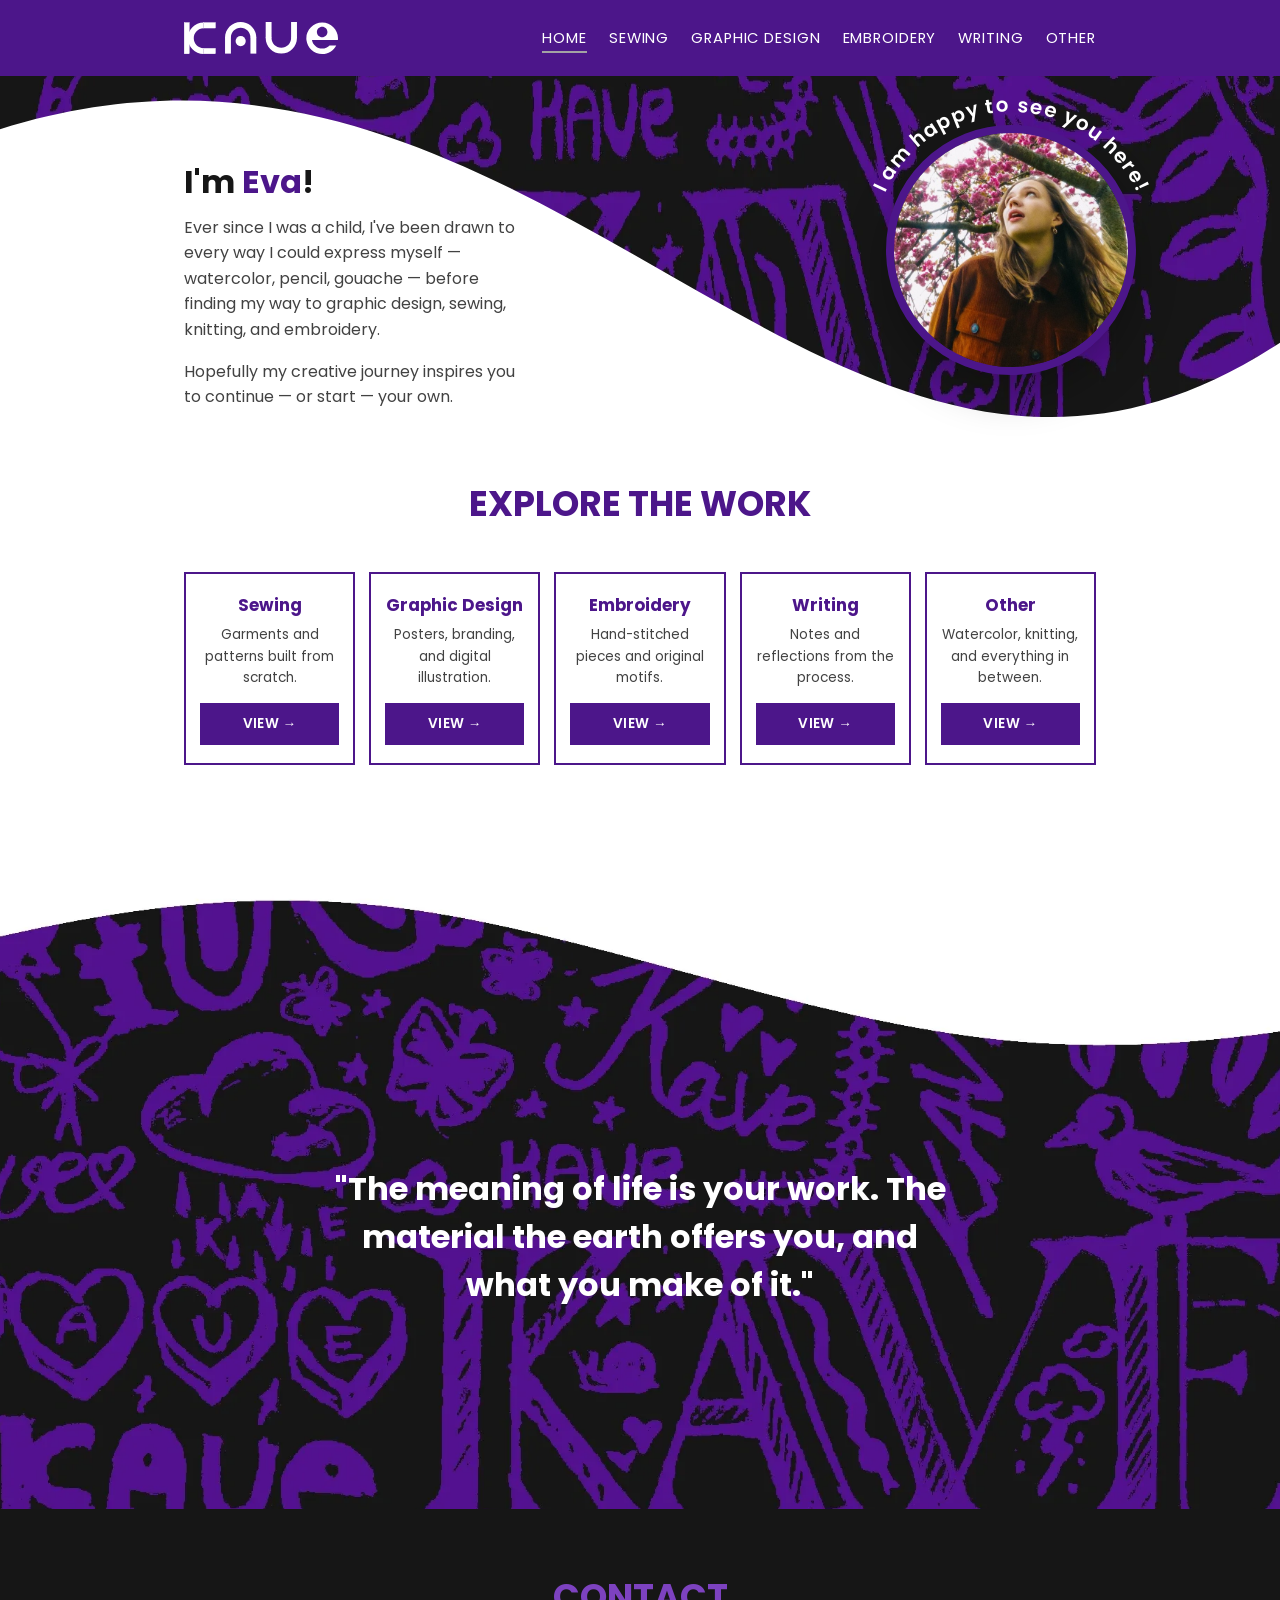
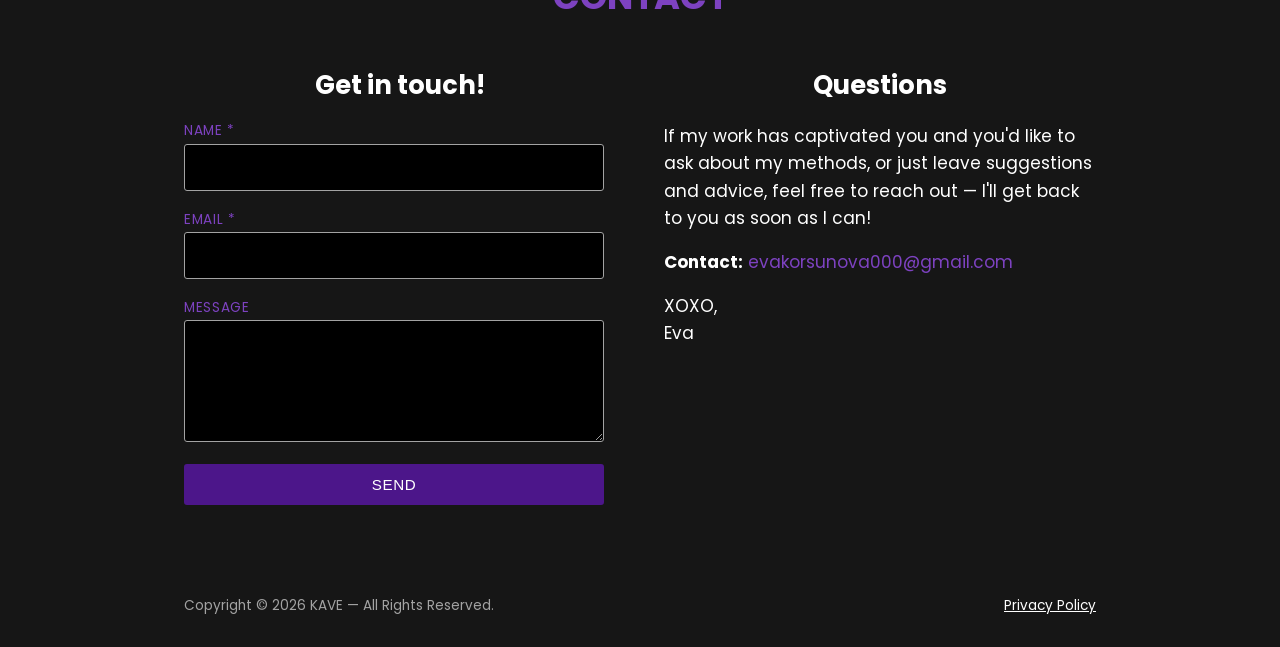
==== index.html @ 7b073c5a "Reduce style.css" ====
<!DOCTYPE html>
<html lang="en">
<head>
<meta charset="UTF-8">
<meta name="viewport" content="width=device-width, initial-scale=1">
<title>KAVE — Eva's Creative Journey</title>
<meta name="description" content="KAVE is the blog of Eva's creative journey — sewing, graphic design, embroidery, writing, and more, all made completely from scratch.">
<link rel="stylesheet" href="style.css">
</head>
<body>

<header>
  <div class="wrap">
    <a class="brand" href="index.html"><img src="images/kave_logo_vectorized.svg" alt="KAVE"></a>
    <nav>
      <ul>
        <li><a href="index.html" class="active">Home</a></li>
        <li><a href="sewing.html">Sewing</a></li>
        <li><a href="graphic-design.html">Graphic Design</a></li>
        <li><a href="embroidery.html">Embroidery</a></li>
        <li><a href="writing.html">Writing</a></li>
        <li><a href="other.html">Other</a></li>
      </ul>
    </nav>
  </div>
</header>

<section class="wave-divider">
  <svg viewBox="0 0 1440 300" preserveAspectRatio="none" class="wave-svg">
    <defs>
      <clipPath id="waveClip">
        <path d="M1440,200 C940,420 620,-90 0,40 L0,0 L1440,0 Z"></path>
      </clipPath>
    </defs>
    <image href="images/background2.png" width="1440" height="300" preserveAspectRatio="xMidYMid slice" clip-path="url(#waveClip)"></image>
  </svg>
</section>

<section class="about-photo">
  <div class="wrap about-photo-grid">
    <div class="about-photo-circle">
      <svg viewBox="0 0 280 280" class="circle-caption">
        <defs>
          <path id="captionArc" d="M 15,140 A 125,125 0 0 1 265,140" fill="none"></path>
        </defs>
        <text>
          <textPath href="#captionArc" startOffset="50%" text-anchor="middle">
            I am happy to see you here!
          </textPath>
        </text>
      </svg>
      <img src="images/eva.jpg" alt="Eva at work">
    </div>
  </div>
</section>

<section class="hero">
  <div class="wrap">
    <h1>I'm <span class="signature">Eva</span>!</h1>
    <p>Ever since I was a child, I've been drawn to every way I could express myself — watercolor, pencil, gouache — before finding my way to graphic design, sewing, knitting, and embroidery.</p>
    <p>Hopefully my creative journey inspires you to continue — or start — your own.</p>
  </div>
</section>

<section class="categories">
  <div class="wrap">
    <h2 class="block-heading">Explore the work</h2>
    <div class="grid">
      <div class="card">
        <h3>Sewing</h3>
        <p>Garments and patterns built from scratch.</p>
        <a href="sewing.html">View →</a>
      </div>
      <div class="card">
        <h3>Graphic Design</h3>
        <p>Posters, branding, and digital illustration.</p>
        <a href="graphic-design.html">View →</a>
      </div>
      <div class="card">
        <h3>Embroidery</h3>
        <p>Hand-stitched pieces and original motifs.</p>
        <a href="embroidery.html">View →</a>
      </div>
      <div class="card">
        <h3>Writing</h3>
        <p>Notes and reflections from the process.</p>
        <a href="writing.html">View →</a>
      </div>
      <div class="card">
        <h3>Other</h3>
        <p>Watercolor, knitting, and everything in between.</p>
        <a href="other.html">View →</a>
      </div>
    </div>
  </div>
</section>

<section class="quote-banner">
  <blockquote>"The meaning of life is your work. The material the earth offers you, and what you make of it."</blockquote>
</section>

<section class="contact">
  <h2 class="block-heading">Contact</h2>
  <div class="wrap">
    <div class="contact-grid">
      <div>
        <h2 class="contact-subhead">Get in touch!</h2>
        <form>
          <div>
            <label for="name">Name *</label>
            <input id="name" name="name" type="text" required>
          </div>
          <div>
            <label for="email">Email *</label>
            <input id="email" name="email" type="email" required>
          </div>
          <div>
            <label for="message">Message</label>
            <textarea id="message" name="message" rows="4"></textarea>
          </div>
          <button class="send" type="submit">Send</button>
        </form>
      </div>
      <div>
        <h3 class="contact-subhead">Questions</h3>
        <p>If my work has captivated you and you'd like to ask about my methods, or just leave suggestions and advice, feel free to reach out — I'll get back to you as soon as I can!</p>
        <p class="contact-email"><strong>Contact:</strong> <a href="mailto:evakorsunova000@gmail.com">evakorsunova000@gmail.com</a></p>
        <p>XOXO,<br>Eva</p>
      </div>
    </div>
  </div>
</section>

<footer>
  <div class="wrap">
    <span>Copyright © 2026 KAVE — All Rights Reserved.</span>
    <a href="privacy-policy.html">Privacy Policy</a>
  </div>
</footer>

</body>
</html>
---- style.css ----
@import url('https://fonts.googleapis.com/css2?family=Poppins:wght@400;500;600;700&display=swap');

:root{
  --paper: #FFFFFF;
  --ink: #424242;
  --violet: #4C168A;
  --grey: #161616;
  --thread: #A3A3A3;
  --purple: #7D42C0;
  --violet-light: #9B6FD1;
  --max: 960px;
}

*{ box-sizing: border-box; }

html{ scroll-behavior: smooth; }

body{
  margin:0;
  background:var(--paper);
  color:var(--ink);
  font-family:'Poppins', sans-serif;
  line-height:1.6;
  font-size:17px;
}

h1,h2,h3{
  font-family:'Poppins', sans-serif;
  font-weight:700;
  margin:0 0 .4em;
  color:var(--violet);
}

/* shared section heading (Explore the work / Contact / subpage titles) */
.block-heading{
  text-align:center;
  text-transform:uppercase;
  font-size:2.2rem;
  color:var(--violet);
  margin-bottom:40px;
}
/* on dark-background sections, swap to the lighter purple for contrast */
.contact .block-heading,
.subpage .block-heading{
  color:var(--purple);
}

a{ color:var(--violet); text-decoration:none; }
a:hover{ text-decoration:underline; }
a:focus-visible, button:focus-visible{ outline:3px solid var(--violet); outline-offset:3px; }

img{ max-width:100%; display:block; }

.wrap{
  max-width:var(--max);
  margin:0 auto;
  padding:0 24px;
}

/* ---------- divider signature (continuous line) ---------- */
.stitch{
  border:0;
  height:1px;
  margin:56px auto;
  max-width:var(--max);
  background:var(--thread);
}

.stitch-under{
  display:inline;
  background-image: linear-gradient(var(--thread), var(--thread));
  background-position: 0 1.08em;
  background-repeat: repeat-x;
  background-size: 100% 1px;
  padding-bottom: 6px;
}

/* ---------- header / nav ---------- */
header{
  background:var(--violet);
  color:var(--paper);
  padding:22px 0;
}
header .wrap{
  display:flex;
  justify-content:space-between;
  align-items:center;
  flex-wrap:wrap;
  gap:12px;
}
.brand{
  font-family:'Poppins', sans-serif;
  font-size:1.6rem;
  color:var(--paper);
  letter-spacing:.03em;
  display:inline-flex;
  align-items:center;
}
.brand img{
  height:32px;
  width:auto;
  display:block;
}
nav ul{
  list-style:none;
  display:flex;
  gap:22px;
  margin:0;
  padding:0;
  flex-wrap:wrap;
}
nav a{
  color:var(--paper);
  font-size:.92rem;
  letter-spacing:.06em;
  text-transform:uppercase;
}
nav a:hover{ color:var(--thread); text-decoration:none; }
nav a.active{
  border-bottom:2px solid var(--thread);
  padding-bottom:3px;
}

/* ---------- hero ---------- */
.hero{
  padding:80px 0 40px;
  margin-top:-480px;
  position:relative;
  z-index:3;
}

.hero h1{
  font-size:clamp(2rem, 6vw, 2rem);
  max-width:15ch;
  color:var(--grey);
  line-height:1.05;
  margin-bottom:.3em;
}
.hero h1, .hero p{
  animation:fadeUp .8s ease both;
}
.hero p:nth-of-type(1){ animation-delay:.15s; }
.hero p:nth-of-type(2){ animation-delay:.3s; }
.hero p:nth-of-type(3){ animation-delay:.45s; }

@keyframes fadeUp{
  from{ opacity:0; transform:translateY(16px); }
  to{ opacity:1; transform:translateY(0); }
}
.hero p{
  max-width:35ch;
  font-size:1rem;
}
.hero .signature{
  font-family:'Poppins', sans-serif;
  color:var(--violet);
}
/* ---------- quote ---------- */
.quote{
  padding:20px 0 10px;
}
.quote blockquote{
  margin:0;
  font-family:'Poppins', sans-serif;
  font-size:1.4rem;
  color:var(--violet);
  max-width:42ch;
  line-height:1.5;
}

/* ---------- category grid ---------- */
.categories{
  padding:10px 0 0;
}
.grid{
  display:grid;
  grid-template-columns:repeat(5, 1fr);
  gap:14px;
}
@media (max-width:900px){
  .grid{ grid-template-columns:repeat(auto-fit, minmax(150px,1fr)); }
}
.card{
  background:var(--paper);
  border:2px solid var(--violet);
  border-radius:0;
  padding:18px 14px;
  text-align:center;
  transition:transform .15s ease, box-shadow .15s ease, border-style .15s ease;
}
.card:hover{
  transform:translateY(-3px);
  box-shadow:0 8px 20px rgba(22,22,22,.15);
  border-style:dashed;
}
.card h3{
  margin-bottom:.3em;
  font-size:1.05rem;
}
.card p{
  margin:0 0 14px;
  font-size:.85rem;
}
.card a{
  display:block;
  width:100%;
  box-sizing:border-box;
  padding:10px 0;
  background:var(--violet);
  color:var(--paper);
  font-weight:600;
  font-size:.85rem;
  text-transform:uppercase;
  letter-spacing:.03em;
  border-radius:0;
  transition:background .2s ease, color .2s ease;
}
.card a:hover{
  background:var(--grey);
  color:var(--paper);
  text-decoration:none;
}
/* ---------- contact ---------- */
.contact{
  background:var(--grey);
  padding:60px 0;
}
.contact-grid{
  display:grid;
  grid-template-columns:1fr 1fr;
  gap:48px;
}
@media (max-width:700px){
  .contact-grid{ grid-template-columns:1fr; }
}
.contact-subhead{
  color:var(--paper);
  font-size:1.6rem;
  text-align:center;
}
.contact p{ color:var(--paper); }

form{ display:grid; gap:14px; max-width:420px; }
label{ font-size:.85rem; text-transform:uppercase; letter-spacing:.05em; color:var(--purple); }
input, textarea{
  font-family:'Poppins', sans-serif;
  font-size:1rem;
  padding:10px 12px;
  border:1px solid var(--thread);
  border-radius:3px;
  background:#000000;
  color:var(--paper);
  width:100%;
  box-sizing:border-box;
}
button.send{
  width:100%;
  background:var(--violet);
  color:var(--paper);
  border:0;
  padding:12px 28px;
  font-size:.95rem;
  letter-spacing:.04em;
  text-transform:uppercase;
  border-radius:3px;
  cursor:pointer;
}
button.send:hover{ background:var(--paper); color:var(--grey); }
.form-note{ font-size:.78rem; color:var(--thread); margin-top:4px; }

.contact-email strong{ color:var(--paper); }
.contact-email a{ color:var(--purple); }

/* ---------- footer ---------- */
footer{
  background:var(--grey);
  color:var(--thread);
  padding:30px 0;
  font-size:.85rem;
}
footer .wrap{
  display:flex;
  justify-content:space-between;
  flex-wrap:wrap;
  gap:10px;
}
footer a{ color:var(--paper); text-decoration:underline; }
footer a:hover{ color:var(--thread); }

/* ---------- generic content page ---------- */
body.subpage{ background:var(--grey); }

.page-header{ padding:60px 0 20px; }
.subpage .page-header p{ color:var(--thread); }

.gallery{
  columns:3;
  column-gap:4px;
  padding:20px 0 60px;
}
.gallery figure{
  margin:0 0 4px;
  break-inside:avoid;
  background:var(--grey);
}
.gallery figure img{
  width:100%;
  display:block;
  border-radius:0;
}
.gallery figcaption{
  display:none;
}
@media (max-width:700px){
  .gallery{ columns:2; }
}
/* ---------- banner ---------- */
.quote-banner{
  background:url('images/background.png') center/cover no-repeat;
  padding:200px 24px;
  text-align:center;
}
.quote-banner blockquote{
  font-family:'Poppins', sans-serif;
  font-weight:700;
  font-size:2rem;
  color:var(--paper);
  max-width:640px;
  margin:200px auto 0;
  line-height:1.5;
}

/* ---------- wave divider + photo section ---------- */
.wave-divider{
  line-height:0;
}
.wave-svg{
  width:100%;
  height:400px;
  display:block;
}
.wave-svg path{
  fill:var(--violet);
}

.about-photo{
  background:var(--paper);
  padding:0 0 90px;
  margin-top:-1px; /* removes any 1px seam between the wave and this block */
}
.about-photo-grid{
  display:flex;
  justify-content:flex-end;
  position:relative;
  z-index:2;
}

.about-photo-circle{
  position:relative;
  width:250px;
  height:250px;
  flex-shrink:0;
  margin-top:-350px;
  margin-right:-40px;
}
.about-photo-circle img{
  width:100%;
  height:100%;
  border-radius:50%;
  object-fit:cover;
  border:8px solid var(--violet);
  display:block;
}
.circle-caption{
  position:absolute;
  top:-30px;
  left:-30px;
  width:310px;
  height:310px;
  pointer-events:none;
  animation:spin-caption 12s linear infinite;
}
@keyframes spin-caption{
  from{ transform:rotate(0deg); }
  to{ transform:rotate(360deg); }
}

.circle-caption text{
  font-family:'Poppins', sans-serif;
  font-weight:600;
  font-size:18px;
  letter-spacing:1px;
  fill:var(--paper);
}
.about-photo-circle img{
  transition:transform .4s ease;
}
.about-photo-circle:hover img{
  transform:scale(1.04);
}
.about-photo-circle img{
  box-shadow:0 20px 40px rgba(0,0,0,.25);
}
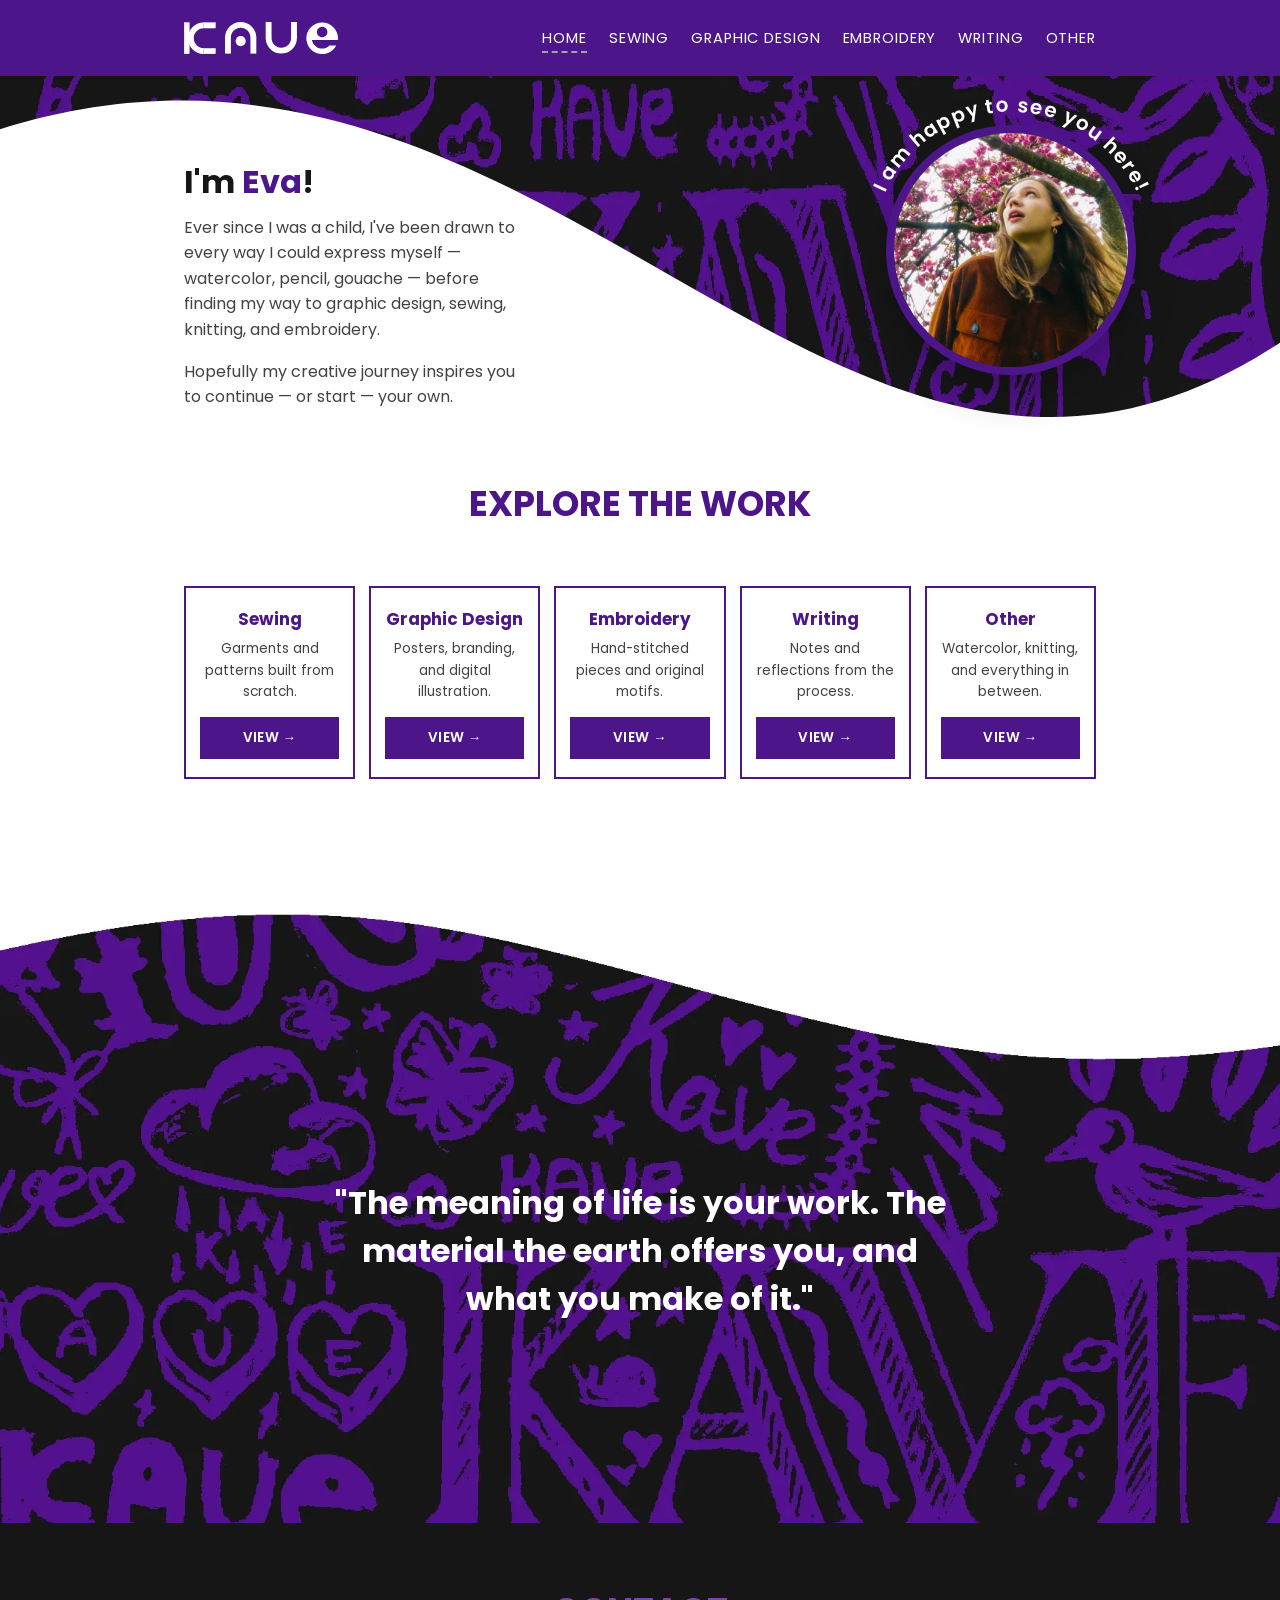
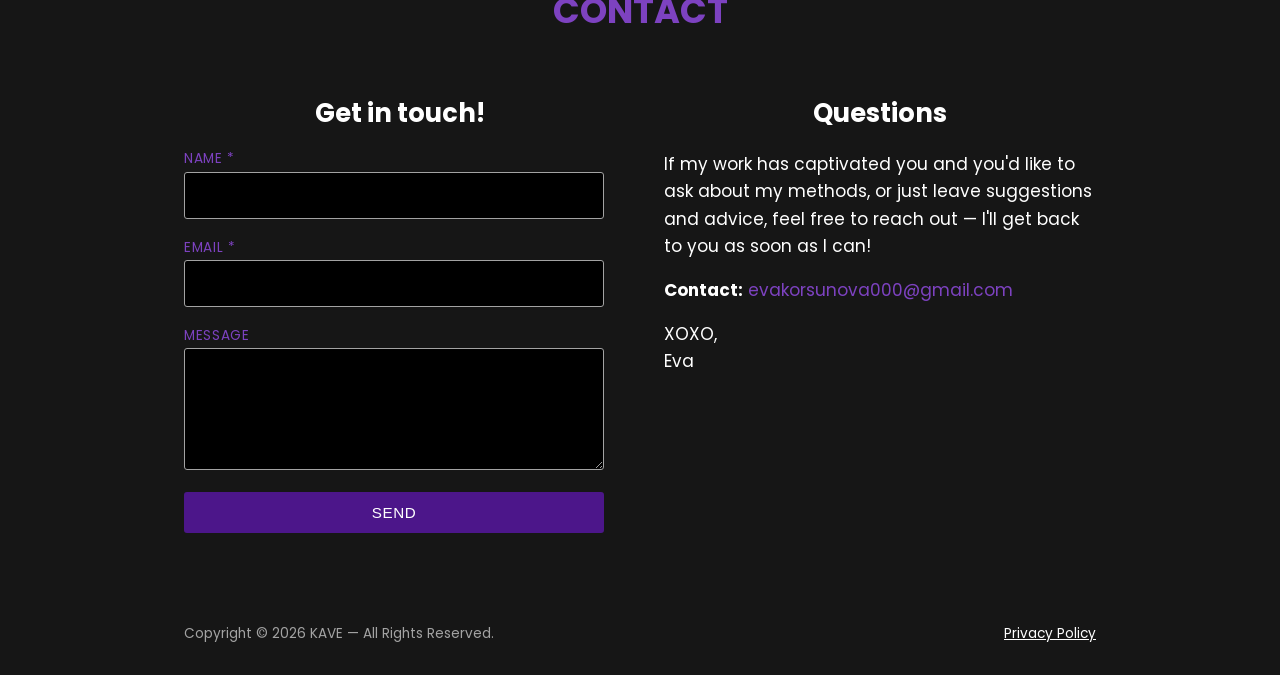
==== commit dc03f747: "Create subfolders in images and add lightbox to images in sewing and graphic design" ====
--- a/index.html
+++ b/index.html
@@ -11,7 +11,7 @@
 
 <header>
   <div class="wrap">
-    <a class="brand" href="index.html"><img src="images/kave_logo_vectorized.svg" alt="KAVE"></a>
+    <a class="brand" href="index.html"><img src="images/main/kave_logo_vectorized.svg" alt="KAVE"></a>
     <nav>
       <ul>
         <li><a href="index.html" class="active">Home</a></li>
@@ -32,7 +32,7 @@
         <path d="M1440,200 C940,420 620,-90 0,40 L0,0 L1440,0 Z"></path>
       </clipPath>
     </defs>
-    <image href="images/background2.png" width="1440" height="300" preserveAspectRatio="xMidYMid slice" clip-path="url(#waveClip)"></image>
+    <image href="images/main/background2.png" width="1440" height="300" preserveAspectRatio="xMidYMid slice" clip-path="url(#waveClip)"></image>
   </svg>
 </section>
 
@@ -49,7 +49,7 @@
           </textPath>
         </text>
       </svg>
-      <img src="images/eva.jpg" alt="Eva at work">
+      <img src="images/main/eva.jpg" alt="Eva at work">
     </div>
   </div>
 </section>
--- a/style.css
+++ b/style.css
@@ -1,3 +1,10 @@
+/* ===========================================================
+   KAVE — style.css
+   Palette: paper #FFFFFF · ink #424242 · violet #4C168A
+            grey #161616 · thread #A3A3A3
+   Display: 'Poppins' 700 · Body: 'Poppins' 400
+   Signature: continuous rules, no dashes
+   =========================================================== */
 
 @import url('https://fonts.googleapis.com/css2?family=Poppins:wght@400;500;600;700&display=swap');
 
@@ -39,6 +46,11 @@
   font-size:2.2rem;
   color:var(--violet);
   margin-bottom:40px;
+  position:relative;
+  padding-bottom:14px;
+  display:inline-block;
+  left:50%;
+  transform:translateX(-50%);
 }
 /* on dark-background sections, swap to the lighter purple for contrast */
 .contact .block-heading,
@@ -56,24 +68,6 @@
   max-width:var(--max);
   margin:0 auto;
   padding:0 24px;
-}
-
-/* ---------- divider signature (continuous line) ---------- */
-.stitch{
-  border:0;
-  height:1px;
-  margin:56px auto;
-  max-width:var(--max);
-  background:var(--thread);
-}
-
-.stitch-under{
-  display:inline;
-  background-image: linear-gradient(var(--thread), var(--thread));
-  background-position: 0 1.08em;
-  background-repeat: repeat-x;
-  background-size: 100% 1px;
-  padding-bottom: 6px;
 }
 
 /* ---------- header / nav ---------- */
@@ -118,7 +112,7 @@
 }
 nav a:hover{ color:var(--thread); text-decoration:none; }
 nav a.active{
-  border-bottom:2px solid var(--thread);
+  border-bottom:2px dashed var(--thread);
   padding-bottom:3px;
 }
 
@@ -303,6 +297,15 @@
   margin:0 0 4px;
   break-inside:avoid;
   background:var(--grey);
+  border:2px solid transparent;
+  cursor:pointer;
+  transition:transform .15s ease, box-shadow .15s ease, border-color .15s ease, border-style .15s ease;
+}
+.gallery figure:hover{
+  transform:translateY(-3px);
+  box-shadow:0 8px 20px rgba(0,0,0,.35);
+  border-color:var(--thread);
+  border-style:dashed;
 }
 .gallery figure img{
   width:100%;
@@ -315,9 +318,38 @@
 @media (max-width:700px){
   .gallery{ columns:2; }
 }
+
+/* ---------- lightbox ---------- */
+.lightbox{
+  display:none;
+  position:fixed;
+  inset:0;
+  background:rgba(0,0,0,.85);
+  z-index:100;
+  align-items:center;
+  justify-content:center;
+  padding:24px;
+  cursor:zoom-out;
+}
+.lightbox.open{ display:flex; }
+.lightbox img{
+  max-width:90vw;
+  max-height:90vh;
+  width:auto;
+  border:2px dashed var(--thread);
+}
+.lightbox-close{
+  position:absolute;
+  top:20px;
+  right:28px;
+  color:var(--paper);
+  font-size:2rem;
+  line-height:1;
+  cursor:pointer;
+}
 /* ---------- banner ---------- */
 .quote-banner{
-  background:url('images/background.png') center/cover no-repeat;
+  background:url('images/main/background.png') center/cover no-repeat;
   padding:200px 24px;
   text-align:center;
 }
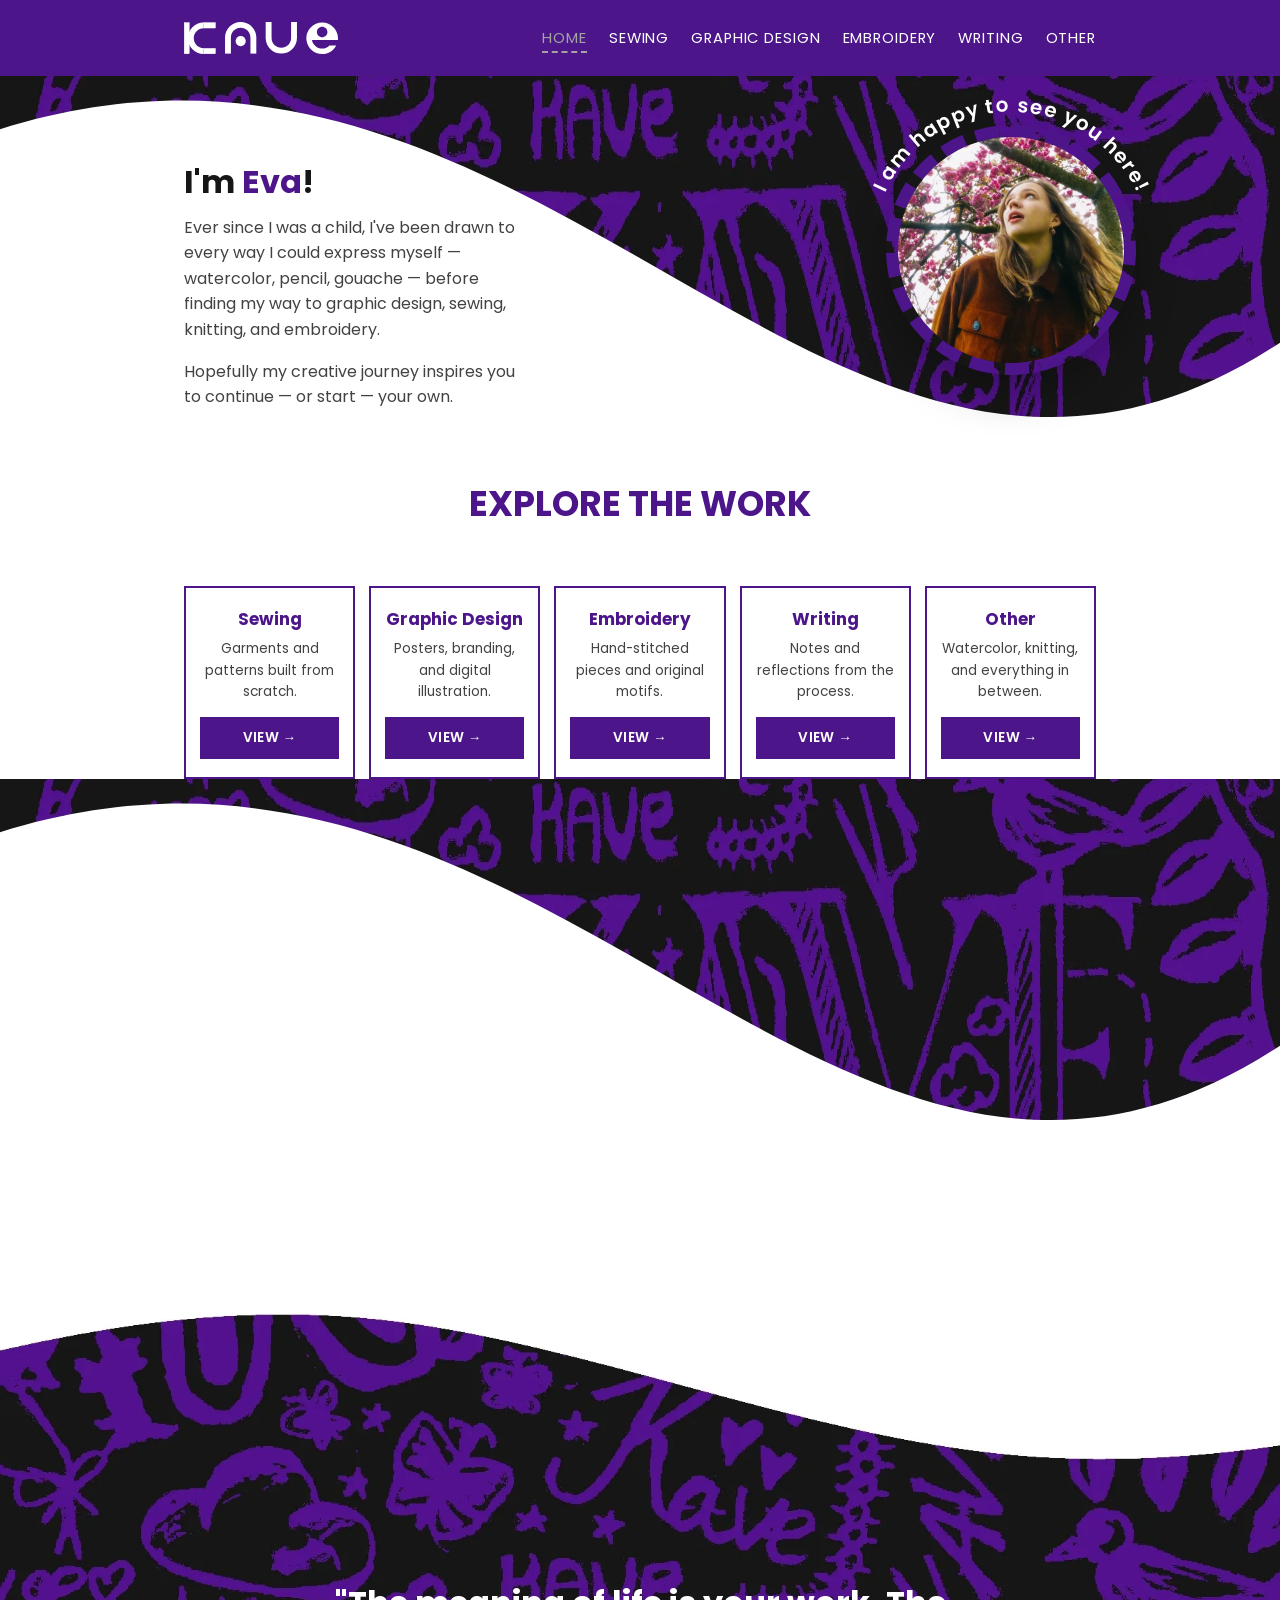
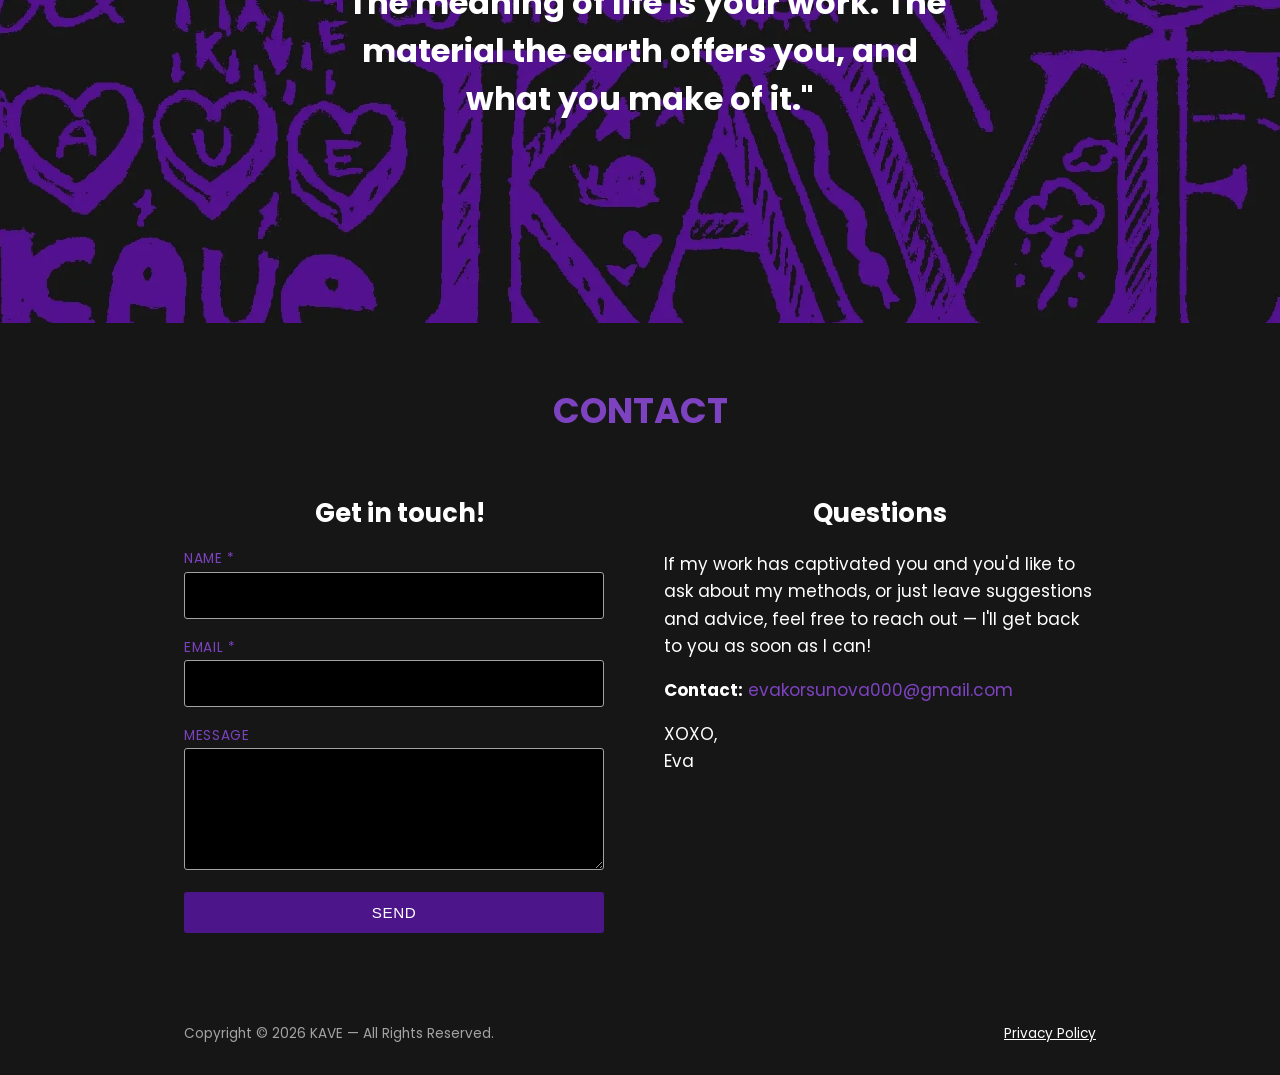
==== commit 44fb4022: "Wave attempt" ====
--- a/index.html
+++ b/index.html
@@ -95,6 +95,17 @@
   </div>
 </section>
 
+<section class="wave-divider">
+  <svg viewBox="0 0 1440 300" preserveAspectRatio="none" class="wave-svg">
+    <defs>
+      <clipPath id="waveClip">
+        <path d="M1440,80 C1080,200 360,120 0,240 L0,300 L1440,300 Z"></path>
+      </clipPath>
+    </defs>
+    <image href="images/main/background2.png" width="1440" height="300" preserveAspectRatio="xMidYMid slice" clip-path="url(#waveClip)"></image>
+  </svg>
+</section>
+
 <section class="quote-banner">
   <blockquote>"The meaning of life is your work. The material the earth offers you, and what you make of it."</blockquote>
 </section>
--- a/style.css
+++ b/style.css
@@ -110,8 +110,12 @@
   letter-spacing:.06em;
   text-transform:uppercase;
 }
-nav a:hover{ color:var(--thread); text-decoration:none; }
+nav a:hover{ 
+  color:var(--thread); 
+  text-decoration:none; 
+}
 nav a.active{
+  color:var(--thread);
   border-bottom:2px dashed var(--thread);
   padding-bottom:3px;
 }
@@ -299,13 +303,12 @@
   background:var(--grey);
   border:2px solid transparent;
   cursor:pointer;
-  transition:transform .15s ease, box-shadow .15s ease, border-color .15s ease, border-style .15s ease;
+  transition:transform .15s ease, box-shadow .15s ease, border-color .15s ease, border-style .15s ease, filter .15s ease;
 }
 .gallery figure:hover{
   transform:translateY(-3px);
   box-shadow:0 8px 20px rgba(0,0,0,.35);
-  border-color:var(--thread);
-  border-style:dashed;
+  border-color:var(--violet);
 }
 .gallery figure img{
   width:100%;
@@ -336,7 +339,7 @@
   max-width:90vw;
   max-height:90vh;
   width:auto;
-  border:2px dashed var(--thread);
+  border:2px dashed var(--violet);
 }
 .lightbox-close{
   position:absolute;
@@ -401,7 +404,7 @@
   height:100%;
   border-radius:50%;
   object-fit:cover;
-  border:8px solid var(--violet);
+  border:12px dashed var(--violet);
   display:block;
 }
 .circle-caption{
@@ -411,7 +414,7 @@
   width:310px;
   height:310px;
   pointer-events:none;
-  animation:spin-caption 12s linear infinite;
+  animation:spin-caption 20s linear infinite;
 }
 @keyframes spin-caption{
   from{ transform:rotate(0deg); }
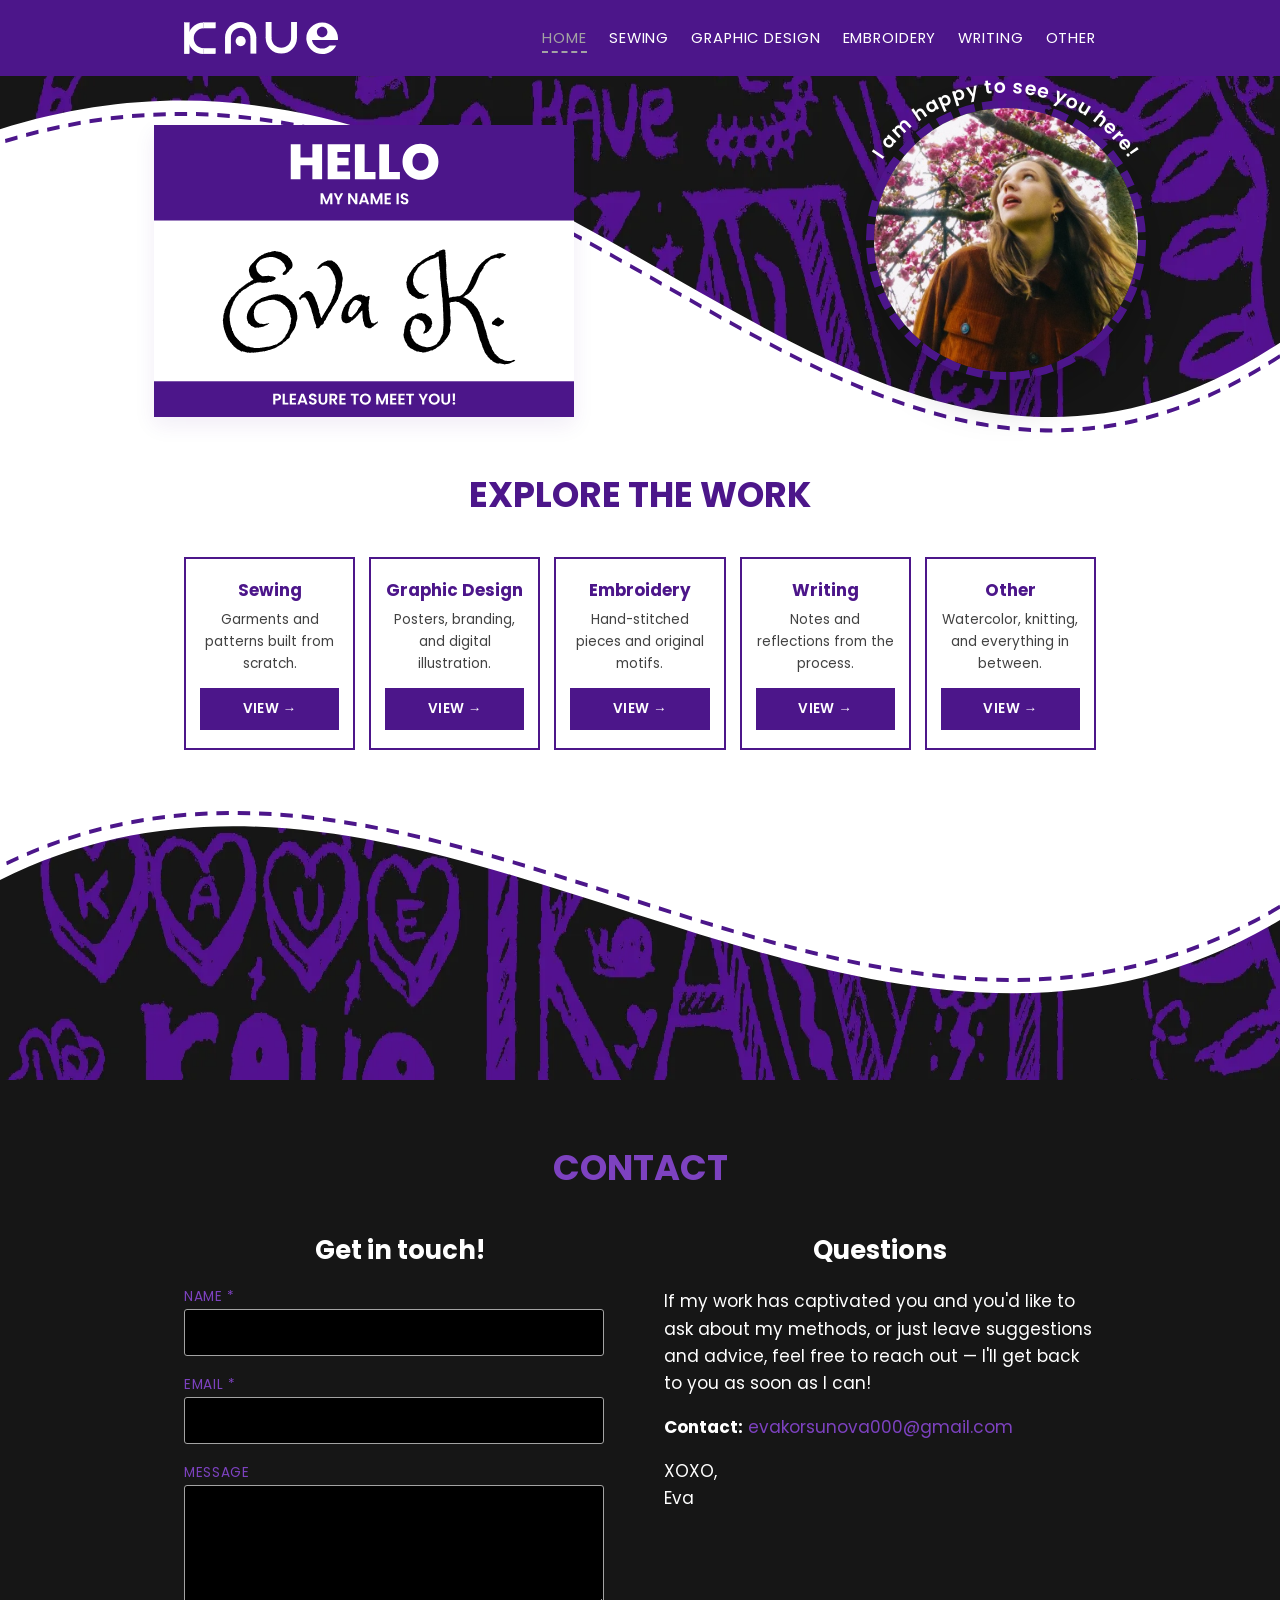
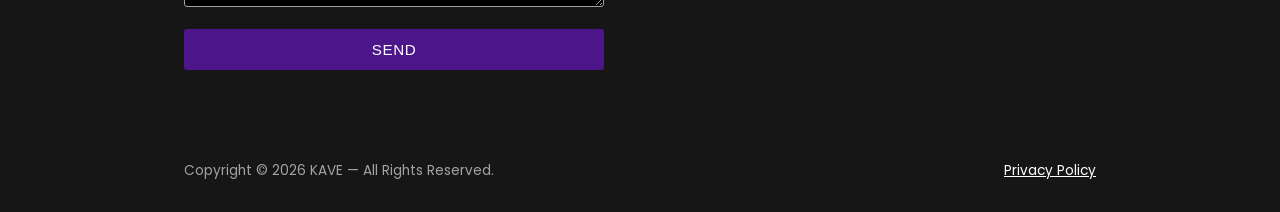
==== commit 946db5b0: "Fix the index page and the subpage contents, adding navigation" ====
--- a/index.html
+++ b/index.html
@@ -33,6 +33,7 @@
       </clipPath>
     </defs>
     <image href="images/main/background2.png" width="1440" height="300" preserveAspectRatio="xMidYMid slice" clip-path="url(#waveClip)"></image>
+    <path d="M1440,210 C940,430 620,-80 0,50" style="fill:none" stroke="var(--violet)" stroke-width="3" stroke-dasharray="14 10"></path>
   </svg>
 </section>
 
@@ -56,11 +57,33 @@
 
 <section class="hero">
   <div class="wrap">
-    <h1>I'm <span class="signature">Eva</span>!</h1>
-    <p>Ever since I was a child, I've been drawn to every way I could express myself — watercolor, pencil, gouache — before finding my way to graphic design, sewing, knitting, and embroidery.</p>
-    <p>Hopefully my creative journey inspires you to continue — or start — your own.</p>
+    <div class="hero-flip" id="heroFlip" tabindex="0" role="button" aria-pressed="false" aria-label="About Eva, click to flip">
+      <div class="hero-flip-inner">
+        <div class="hero-flip-front">
+          <img src="images/main/mynameis.svg" alt="Hi, I'm Eva!">
+        </div>
+        <div class="hero-flip-back">
+          <img src="images/main/aboutme.svg" alt="Eva about">
+        </div>
+      </div>
+    </div>
   </div>
 </section>
+
+<script>
+const heroFlip = document.getElementById('heroFlip');
+function toggleFlip(){
+  const flipped = heroFlip.classList.toggle('flipped');
+  heroFlip.setAttribute('aria-pressed', flipped);
+}
+heroFlip.addEventListener('click', toggleFlip);
+heroFlip.addEventListener('keydown', function(e){
+  if(e.key === 'Enter' || e.key === ' '){
+    e.preventDefault();
+    toggleFlip();
+  }
+});
+</script>
 
 <section class="categories">
   <div class="wrap">
@@ -98,16 +121,13 @@
 <section class="wave-divider">
   <svg viewBox="0 0 1440 300" preserveAspectRatio="none" class="wave-svg">
     <defs>
-      <clipPath id="waveClip">
-        <path d="M1440,80 C1080,200 360,120 0,240 L0,300 L1440,300 Z"></path>
+      <clipPath id="waveClip2">
+        <path d="M1440,180 C960,371 480,-10 0,150 L0,300 L1440,300 Z"></path>
       </clipPath>
     </defs>
-    <image href="images/main/background2.png" width="1440" height="300" preserveAspectRatio="xMidYMid slice" clip-path="url(#waveClip)"></image>
+    <image href="images/main/background2.png" width="1440" height="300" preserveAspectRatio="xMidYMid slice" clip-path="url(#waveClip2)"></image>
+    <path d="M1440,170 C960,361 480,-20 0,140" style="fill:none" stroke="var(--violet)" stroke-width="3" stroke-dasharray="14 10"></path>
   </svg>
-</section>
-
-<section class="quote-banner">
-  <blockquote>"The meaning of life is your work. The material the earth offers you, and what you make of it."</blockquote>
 </section>
 
 <section class="contact">
--- a/style.css
+++ b/style.css
@@ -45,7 +45,7 @@
   text-transform:uppercase;
   font-size:2.2rem;
   color:var(--violet);
-  margin-bottom:40px;
+  margin-bottom:20px;
   position:relative;
   padding-bottom:14px;
   display:inline-block;
@@ -121,38 +121,57 @@
 }
 
 /* ---------- hero ---------- */
+.hero-flip{
+  perspective:1200px;
+  width:420px;
+  max-width:100%;
+  cursor:pointer;
+  margin-left:-30px;
+}
+.hero-flip-inner{
+  position:relative;
+  width:100%;
+  aspect-ratio:541 / 376;
+  transition:transform .6s cubic-bezier(.4,.2,.2,1);
+  transform-style:preserve-3d;
+}
+.hero-flip.flipped .hero-flip-inner{
+  transform:rotateY(180deg);
+}
+.hero-flip-front,
+.hero-flip-back{
+  position:absolute;
+  inset:0;
+  width:100%;
+  height:100%;
+  backface-visibility:hidden;
+  display:flex;
+  align-items:center;
+  justify-content:center;
+  box-shadow:0 8px 20px rgba(76,22,138,.08);
+}
+.hero-flip-front{
+  transition:transform .25s ease, filter .25s ease;
+}
+.hero-flip:not(.flipped):hover .hero-flip-front{
+  transform:scale(1.04);
+  filter:drop-shadow(0 10px 20px rgba(76,22,138,.25));
+}
+.hero-flip-front img,
+.hero-flip-back img{
+  width:100%;
+  height:100%;
+  object-fit:contain;
+  display:block;
+}
+.hero-flip-back{
+  transform:rotateY(180deg);
+}
 .hero{
   padding:80px 0 40px;
-  margin-top:-480px;
+  margin-top:-520px;
   position:relative;
   z-index:3;
-}
-
-.hero h1{
-  font-size:clamp(2rem, 6vw, 2rem);
-  max-width:15ch;
-  color:var(--grey);
-  line-height:1.05;
-  margin-bottom:.3em;
-}
-.hero h1, .hero p{
-  animation:fadeUp .8s ease both;
-}
-.hero p:nth-of-type(1){ animation-delay:.15s; }
-.hero p:nth-of-type(2){ animation-delay:.3s; }
-.hero p:nth-of-type(3){ animation-delay:.45s; }
-
-@keyframes fadeUp{
-  from{ opacity:0; transform:translateY(16px); }
-  to{ opacity:1; transform:translateY(0); }
-}
-.hero p{
-  max-width:35ch;
-  font-size:1rem;
-}
-.hero .signature{
-  font-family:'Poppins', sans-serif;
-  color:var(--violet);
 }
 /* ---------- quote ---------- */
 .quote{
@@ -289,13 +308,13 @@
 /* ---------- generic content page ---------- */
 body.subpage{ background:var(--grey); }
 
-.page-header{ padding:60px 0 20px; }
+.page-header{ padding:30px 0 10px; }
 .subpage .page-header p{ color:var(--thread); }
 
 .gallery{
   columns:3;
   column-gap:4px;
-  padding:20px 0 60px;
+  padding:0 0 60px;
 }
 .gallery figure{
   margin:0 0 4px;
@@ -350,6 +369,23 @@
   line-height:1;
   cursor:pointer;
 }
+.lightbox-nav{
+  position:absolute;
+  top:50%;
+  transform:translateY(-50%);
+  color:var(--paper);
+  font-size:3rem;
+  line-height:1;
+  cursor:pointer;
+  padding:10px 16px;
+  user-select:none;
+  transition:color .15s ease;
+}
+.lightbox-nav:hover{
+  color:var(--violet-light);
+}
+.lightbox-prev{ left:10px; }
+.lightbox-next{ right:10px; }
 /* ---------- banner ---------- */
 .quote-banner{
   background:url('images/main/background.png') center/cover no-repeat;
@@ -370,6 +406,11 @@
 .wave-divider{
   line-height:0;
 }
+.categories + .wave-divider{
+  margin-top:-70px;
+  position:relative;
+  z-index:1;
+}
 .wave-svg{
   width:100%;
   height:400px;
@@ -393,26 +434,26 @@
 
 .about-photo-circle{
   position:relative;
-  width:250px;
-  height:250px;
+  width:280px;
+  height:280px;
   flex-shrink:0;
-  margin-top:-350px;
-  margin-right:-40px;
+  margin-top:-375px;
+  margin-right:-50px;
 }
 .about-photo-circle img{
   width:100%;
   height:100%;
   border-radius:50%;
   object-fit:cover;
-  border:12px dashed var(--violet);
+  border:8px dashed var(--violet);
   display:block;
 }
 .circle-caption{
   position:absolute;
-  top:-30px;
-  left:-30px;
-  width:310px;
-  height:310px;
+  top:-25px;
+  left:-25px;
+  width:330px;
+  height:330px;
   pointer-events:none;
   animation:spin-caption 20s linear infinite;
 }
@@ -424,7 +465,7 @@
 .circle-caption text{
   font-family:'Poppins', sans-serif;
   font-weight:600;
-  font-size:18px;
+  font-size:16px;
   letter-spacing:1px;
   fill:var(--paper);
 }
@@ -436,4 +477,88 @@
 }
 .about-photo-circle img{
   box-shadow:0 20px 40px rgba(0,0,0,.25);
+}
+/* ---------- book cover carousel ---------- */
+.book-carousel{
+  padding:20px 0 60px;
+}
+.book-carousel-main{
+  position:relative;
+  display:flex;
+  align-items:center;
+  justify-content:center;
+  min-height:420px;
+  background:var(--grey);
+  overflow:hidden;
+}
+.book-carousel-main img{
+  max-height:520px;
+  max-width:100%;
+  width:auto;
+  object-fit:contain;
+  transition:opacity .3s ease;
+}
+.book-carousel-nav{
+  position:absolute;
+  top:50%;
+  transform:translateY(-50%);
+  color:var(--paper);
+  font-size:2.4rem;
+  line-height:1;
+  cursor:pointer;
+  padding:10px 14px;
+  user-select:none;
+  transition:color .15s ease;
+  z-index:2;
+}
+.book-carousel-nav:hover{ color:var(--purple); }
+.book-carousel-prev{ left:6px; }
+.book-carousel-next{ right:6px; }
+.book-carousel-thumbs{
+  display:flex;
+  gap:10px;
+  justify-content:center;
+  flex-wrap:wrap;
+  margin-top:16px;
+}
+.book-carousel-thumb{
+  width:90px;
+  height:90px;
+  object-fit:cover;
+  cursor:pointer;
+  border:2px solid transparent;
+  opacity:.6;
+  transition:opacity .2s ease, border-color .2s ease;
+}
+.book-carousel-thumb:hover{
+  opacity:.9;
+}
+.book-carousel-thumb.active{
+  opacity:1;
+  border-color:var(--violet);
+}
+
+.subnav{
+  display:flex;
+  justify-content:center;
+  gap:28px;
+  padding:16px 0;
+  flex-wrap:wrap;
+}
+.subnav a{
+  color:var(--thread);
+  font-size:.85rem;
+  letter-spacing:.06em;
+  text-transform:uppercase;
+  padding-bottom:4px;
+  border-bottom:2px solid transparent;
+  transition:color .15s ease, border-color .15s ease;
+}
+.subnav a:hover{
+  color:var(--purple);
+  text-decoration:none;
+}
+.subnav a.active{
+  color:var(--purple);
+  border-bottom-color:var(--purple);
 }
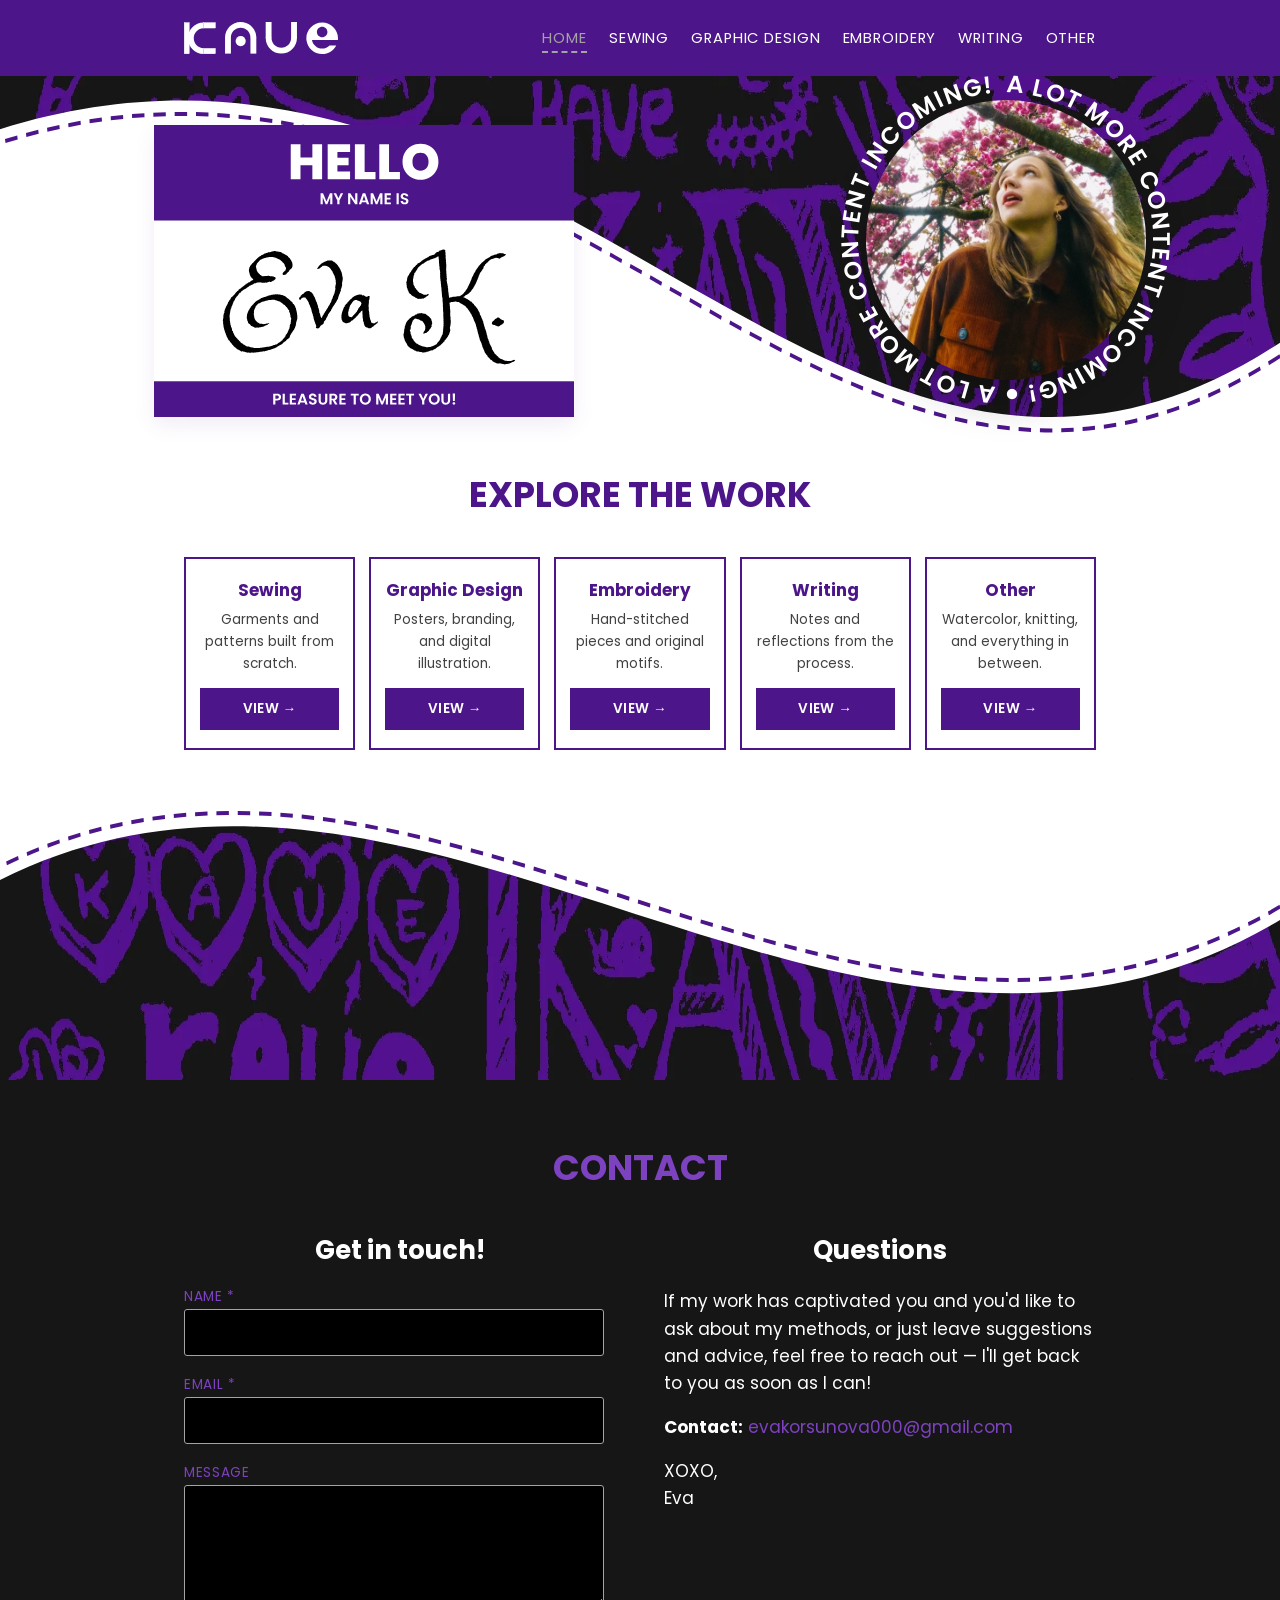
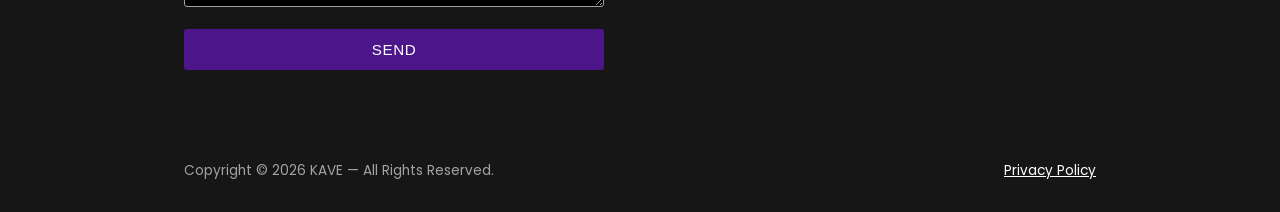
==== commit 40463808: "Add blogs" ====
--- a/index.html
+++ b/index.html
@@ -24,8 +24,7 @@
     </nav>
   </div>
 </header>
-
-<section class="wave-divider">
+<section class="wave-divider wave-divider-top">
   <svg viewBox="0 0 1440 300" preserveAspectRatio="none" class="wave-svg">
     <defs>
       <clipPath id="waveClip">
@@ -42,11 +41,11 @@
     <div class="about-photo-circle">
       <svg viewBox="0 0 280 280" class="circle-caption">
         <defs>
-          <path id="captionArc" d="M 15,140 A 125,125 0 0 1 265,140" fill="none"></path>
+          <path id="captionArc" d="M 140,15 A 125,125 0 1 1 139,15" fill="none"></path>
         </defs>
         <text>
-          <textPath href="#captionArc" startOffset="50%" text-anchor="middle">
-            I am happy to see you here!
+          <textPath href="#captionArc" startOffset="0%" text-anchor="start">
+            A LOT MORE CONTENT INCOMING! ● A LOT MORE CONTENT INCOMING! ● 
           </textPath>
         </text>
       </svg>
@@ -118,7 +117,7 @@
   </div>
 </section>
 
-<section class="wave-divider">
+<section class="wave-divider wave-divider-bottom">
   <svg viewBox="0 0 1440 300" preserveAspectRatio="none" class="wave-svg">
     <defs>
       <clipPath id="waveClip2">
--- a/style.css
+++ b/style.css
@@ -52,6 +52,10 @@
   left:50%;
   transform:translateX(-50%);
 }
+.page-header .block-heading{
+  margin-bottom:6px;
+  padding-bottom:6px;
+}
 /* on dark-background sections, swap to the lighter purple for contrast */
 .contact .block-heading,
 .subpage .block-heading{
@@ -308,7 +312,7 @@
 /* ---------- generic content page ---------- */
 body.subpage{ background:var(--grey); }
 
-.page-header{ padding:30px 0 10px; }
+.page-header{ padding:30px 0 0; }
 .subpage .page-header p{ color:var(--thread); }
 
 .gallery{
@@ -406,10 +410,16 @@
 .wave-divider{
   line-height:0;
 }
-.categories + .wave-divider{
+.wave-divider-top{
+  pointer-events:none;
+  position:relative;
+  z-index:1;
+}
+.wave-divider-bottom{
   margin-top:-70px;
   position:relative;
   z-index:1;
+  pointer-events:none;
 }
 .wave-svg{
   width:100%;
@@ -445,7 +455,6 @@
   height:100%;
   border-radius:50%;
   object-fit:cover;
-  border:8px dashed var(--violet);
   display:block;
 }
 .circle-caption{
@@ -465,7 +474,7 @@
 .circle-caption text{
   font-family:'Poppins', sans-serif;
   font-weight:600;
-  font-size:16px;
+  font-size:20.4px;
   letter-spacing:1px;
   fill:var(--paper);
 }
@@ -542,7 +551,7 @@
   display:flex;
   justify-content:center;
   gap:28px;
-  padding:16px 0;
+  padding:4px 0 16px;
   flex-wrap:wrap;
 }
 .subnav a{
@@ -561,4 +570,174 @@
 .subnav a.active{
   color:var(--purple);
   border-bottom-color:var(--purple);
+}
+/* ---------- blog layout (writing page) ---------- */
+.blog-layout{
+  display:grid;
+  grid-template-columns:1fr 220px;
+  gap:48px;
+  padding:20px 0 60px;
+  align-items:start;
+}
+@media (max-width:800px){
+  .blog-layout{ grid-template-columns:1fr; }
+}
+.blog-posts{
+  display:flex;
+  flex-direction:column;
+}
+.blog-post{
+  display:grid;
+  grid-template-columns:220px 1fr;
+  gap:28px;
+  padding:28px 0;
+  border-bottom:1px solid rgba(163,163,163,.25);
+}
+.blog-post:first-child{ padding-top:0; }
+@media (max-width:600px){
+  .blog-post{ grid-template-columns:1fr; }
+}
+.blog-post-thumb{
+  width:100%;
+  aspect-ratio:1/1;
+  object-fit:cover;
+  display:block;
+}
+.blog-post-date{
+  color:var(--thread);
+  font-size:.82rem;
+  text-transform:uppercase;
+  letter-spacing:.05em;
+}
+.blog-post-date .blog-post-tag{
+  color:var(--purple);
+}
+.blog-post h3{
+  color:var(--paper);
+  font-size:1.4rem;
+  margin:.2em 0 .4em;
+}
+.blog-post p{
+  color:var(--thread);
+}
+.blog-post-more{
+  color:var(--purple);
+  font-weight:600;
+}
+.blog-post-more:hover{ color:var(--violet-light); }
+
+.blog-categories{
+  border-left:1px solid rgba(163,163,163,.25);
+  padding-left:28px;
+}
+.blog-categories h4{
+  color:var(--paper);
+  font-size:1.3rem;
+  margin-bottom:.6em;
+}
+.blog-categories ul{
+  list-style:none;
+  margin:0;
+  padding:0;
+  display:flex;
+  flex-direction:column;
+  gap:14px;
+}
+.blog-categories a{
+  color:var(--thread);
+  font-size:.95rem;
+}
+.blog-categories a.active,
+.blog-categories a:hover{
+  color:var(--purple);
+}
+/* ---------- blog article (single post) ---------- */
+.blog-article{
+  max-width:680px;
+  margin:0 auto;
+  padding:20px 0 60px;
+}
+.blog-article-meta{
+  color:var(--thread);
+  font-size:.85rem;
+  text-transform:uppercase;
+  letter-spacing:.05em;
+  margin-bottom:.6em;
+}
+.blog-article-meta .blog-post-tag{
+  color:var(--purple);
+}
+.blog-article h1{
+  color:var(--paper);
+  font-size:2rem;
+  margin-bottom:.5em;
+}
+.blog-article-cover{
+  width:100%;
+  aspect-ratio:16/9;
+  object-fit:cover;
+  margin-bottom:24px;
+}
+.blog-article p{
+  color:var(--thread);
+  margin-bottom:1.2em;
+}
+.blog-article-back{
+  display:inline-block;
+  margin-top:20px;
+  color:var(--purple);
+  font-weight:600;
+}
+.blog-article-back:hover{ color:var(--violet-light); }
+
+.blog-article p a,
+.blog-article-sources a{
+  color:var(--purple);
+  text-decoration:underline;
+  word-break:break-word;
+}
+.blog-article p a:hover,
+.blog-article-sources a:hover{
+  color:var(--violet-light);
+}
+.blog-article-sources{
+  margin-top:32px;
+  padding-top:20px;
+  border-top:1px solid rgba(163,163,163,.25);
+}
+.blog-article-sources h4{
+  color:var(--paper);
+  font-size:1rem;
+  text-transform:uppercase;
+  letter-spacing:.05em;
+  margin-bottom:.8em;
+}
+.blog-article-sources ol{
+  margin:0;
+  padding-left:20px;
+  color:var(--thread);
+}
+.blog-article-sources li{
+  margin-bottom:.6em;
+  font-size:.9rem;
+}
+.blog-article blockquote{
+  margin:24px 0;
+  padding:4px 0 4px 20px;
+  border-left:3px solid var(--purple);
+  font-style:italic;
+  color:var(--paper);
+}
+.blog-article-cover{
+  width:100%;
+  aspect-ratio:16/9;
+  object-fit:cover;
+  display:block;
+}
+.blog-article-caption{
+  text-align:center;
+  color:var(--thread);
+  font-size:.85rem;
+  font-style:italic;
+  margin:8px 0 24px;
 }
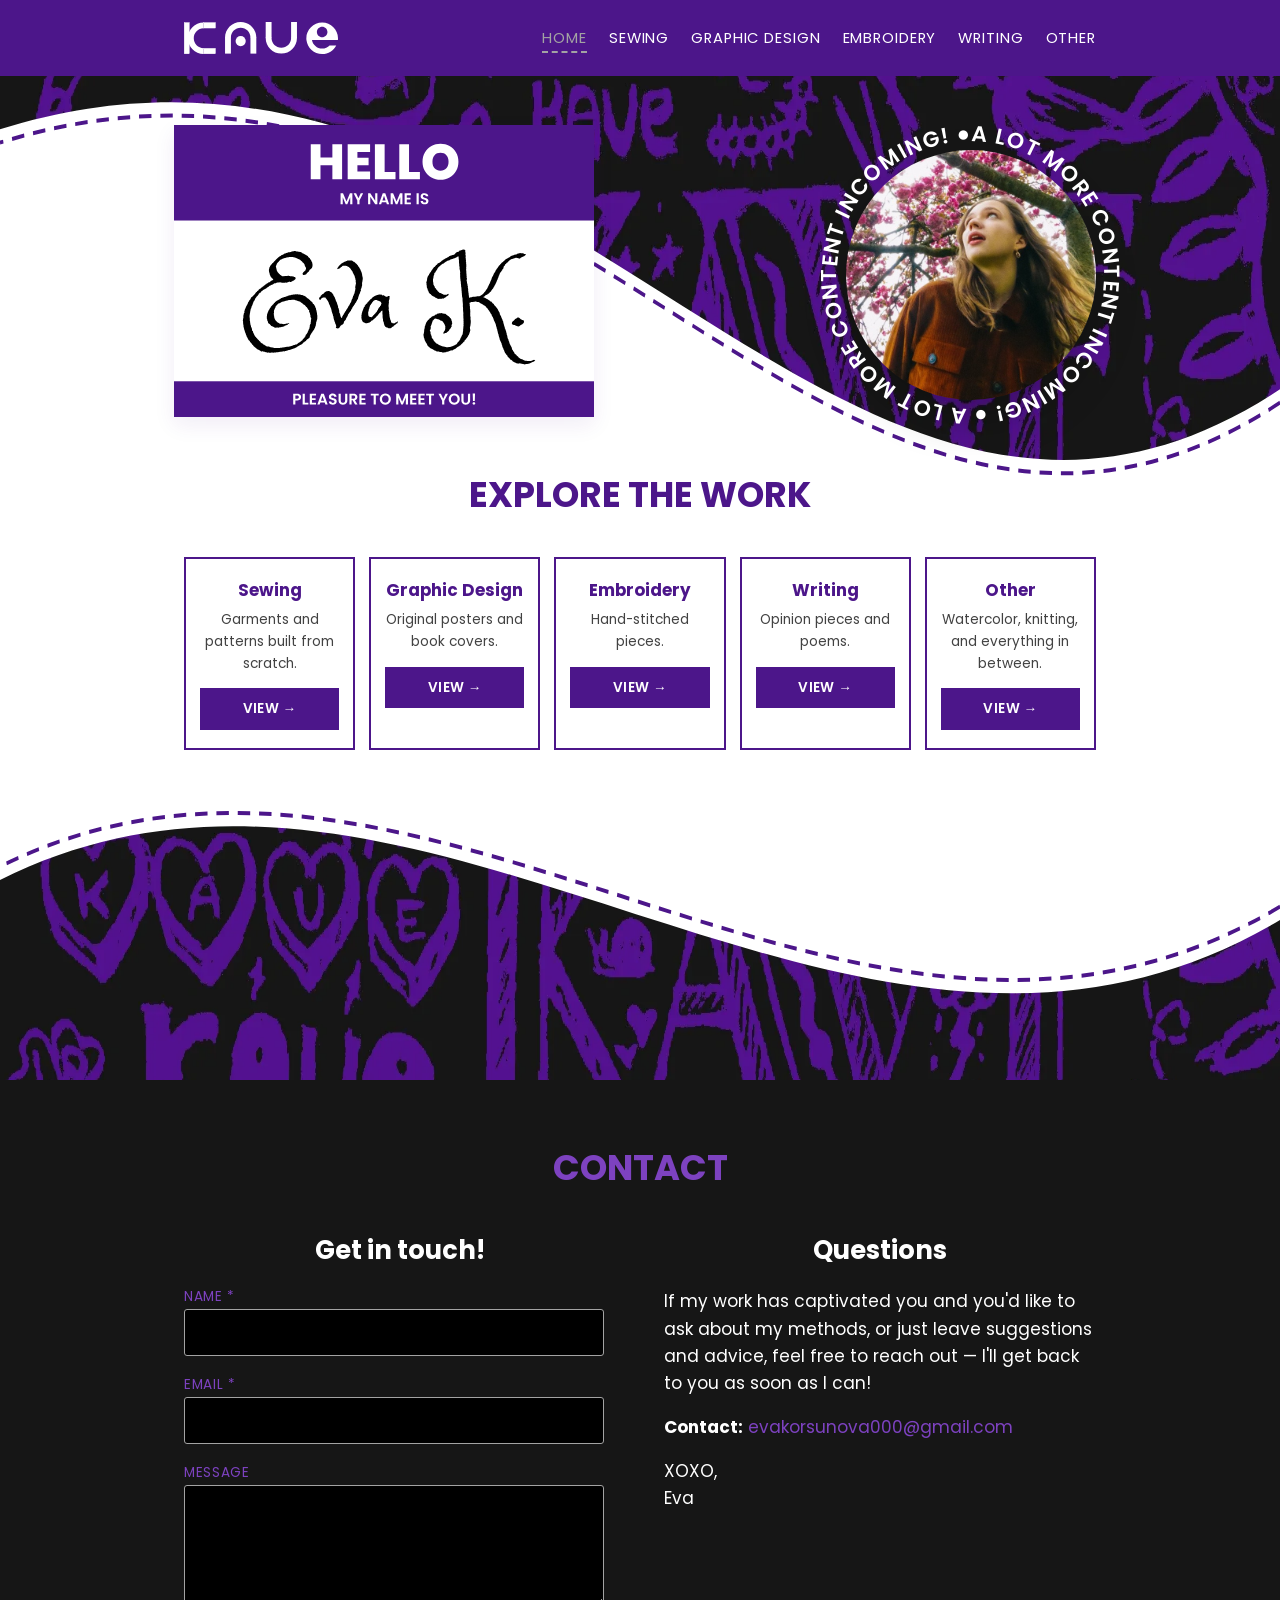
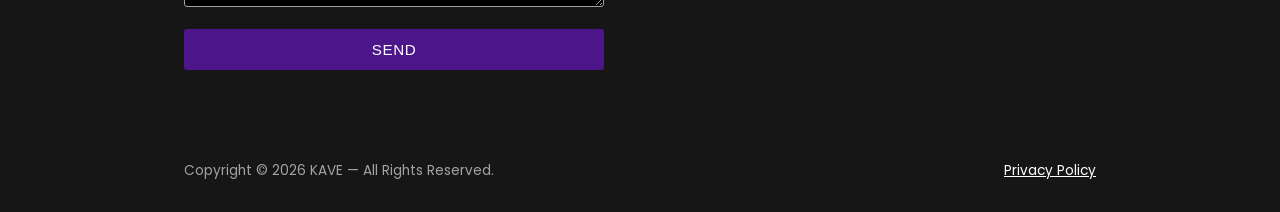
==== commit 17e61386: "fix margins" ====
--- a/index.html
+++ b/index.html
@@ -28,11 +28,11 @@
   <svg viewBox="0 0 1440 300" preserveAspectRatio="none" class="wave-svg">
     <defs>
       <clipPath id="waveClip">
-        <path d="M1440,200 C940,420 620,-90 0,40 L0,0 L1440,0 Z"></path>
+        <path d="M1440,235 C940,455 620,-90 0,40 L0,0 L1440,0 Z"></path>
       </clipPath>
     </defs>
     <image href="images/main/background2.png" width="1440" height="300" preserveAspectRatio="xMidYMid slice" clip-path="url(#waveClip)"></image>
-    <path d="M1440,210 C940,430 620,-80 0,50" style="fill:none" stroke="var(--violet)" stroke-width="3" stroke-dasharray="14 10"></path>
+    <path d="M1440,245 C940,465 620,-80 0,50" style="fill:none" stroke="var(--violet)" stroke-width="3" stroke-dasharray="14 10"></path>
   </svg>
 </section>
 
@@ -95,17 +95,17 @@
       </div>
       <div class="card">
         <h3>Graphic Design</h3>
-        <p>Posters, branding, and digital illustration.</p>
+        <p>Original posters and book covers.</p>
         <a href="graphic-design.html">View →</a>
       </div>
       <div class="card">
         <h3>Embroidery</h3>
-        <p>Hand-stitched pieces and original motifs.</p>
+        <p>Hand-stitched pieces.</p>
         <a href="embroidery.html">View →</a>
       </div>
       <div class="card">
         <h3>Writing</h3>
-        <p>Notes and reflections from the process.</p>
+        <p>Opinion pieces and poems.</p>
         <a href="writing.html">View →</a>
       </div>
       <div class="card">
--- a/style.css
+++ b/style.css
@@ -130,7 +130,7 @@
   width:420px;
   max-width:100%;
   cursor:pointer;
-  margin-left:-30px;
+  margin-left:-10px;
 }
 .hero-flip-inner{
   position:relative;
@@ -344,7 +344,16 @@
 @media (max-width:700px){
   .gallery{ columns:2; }
 }
-
+.gallery-center{
+  columns:unset;
+  display:flex;
+  justify-content:center;
+  flex-wrap:wrap;
+  gap:4px;
+}
+.gallery-center figure{
+  width:300px;
+}
 /* ---------- lightbox ---------- */
 .lightbox{
   display:none;
@@ -444,11 +453,11 @@
 
 .about-photo-circle{
   position:relative;
-  width:280px;
-  height:280px;
+  width:250px;
+  height:250px;
   flex-shrink:0;
-  margin-top:-375px;
-  margin-right:-50px;
+  margin-top:-325px;
+  margin-right:0;
 }
 .about-photo-circle img{
   width:100%;
@@ -461,8 +470,8 @@
   position:absolute;
   top:-25px;
   left:-25px;
-  width:330px;
-  height:330px;
+  width:300px;
+  height:300px;
   pointer-events:none;
   animation:spin-caption 20s linear infinite;
 }
@@ -740,4 +749,27 @@
   font-size:.85rem;
   font-style:italic;
   margin:8px 0 24px;
+}
+/* ---------- poems ---------- */
+.poems{
+  padding:20px 0 60px;
+}
+.poems-list{
+  max-width:600px;
+  margin:0 auto;
+  display:flex;
+  flex-direction:column;
+  gap:48px;
+}
+.poem h3{
+  color:var(--paper);
+  font-size:1.3rem;
+  text-align:center;
+  margin-bottom:.6em;
+}
+.poem-body{
+  color:var(--thread);
+  white-space:pre-line;
+  text-align:center;
+  line-height:1.8;
 }
